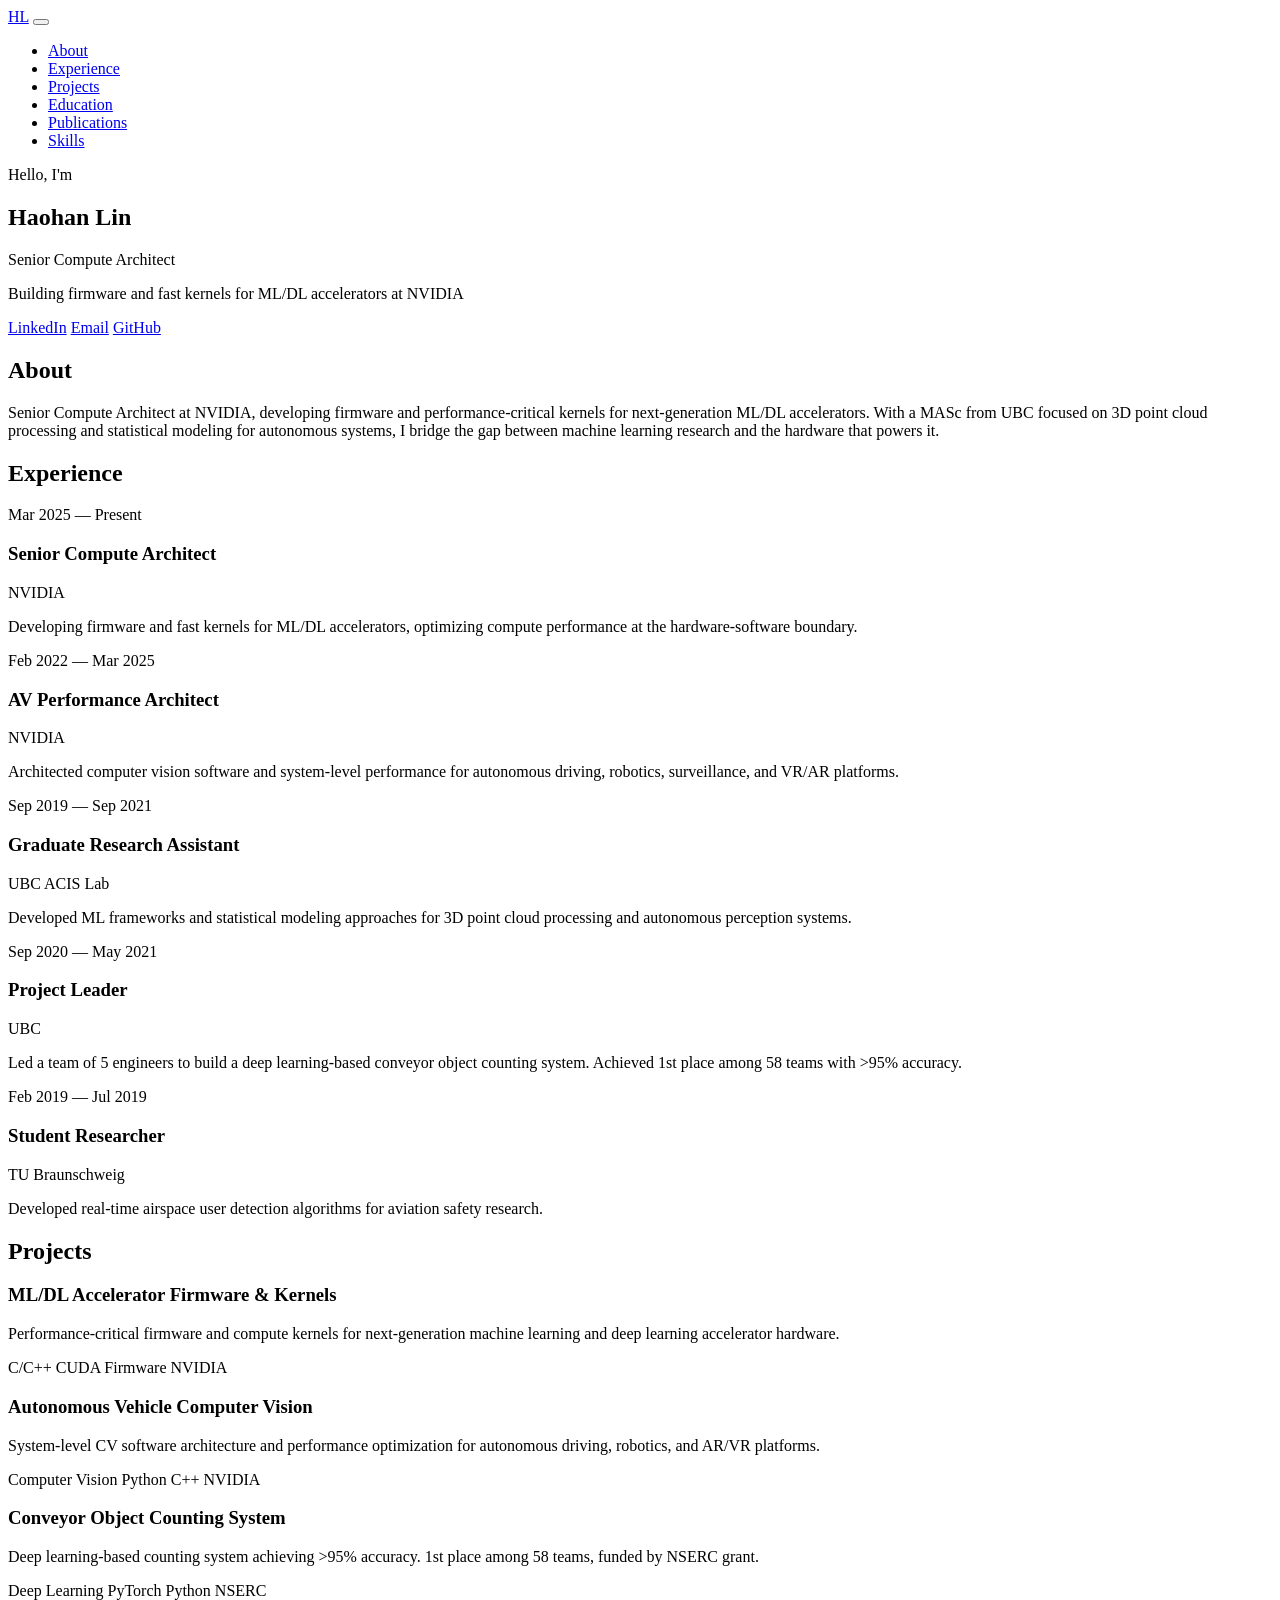
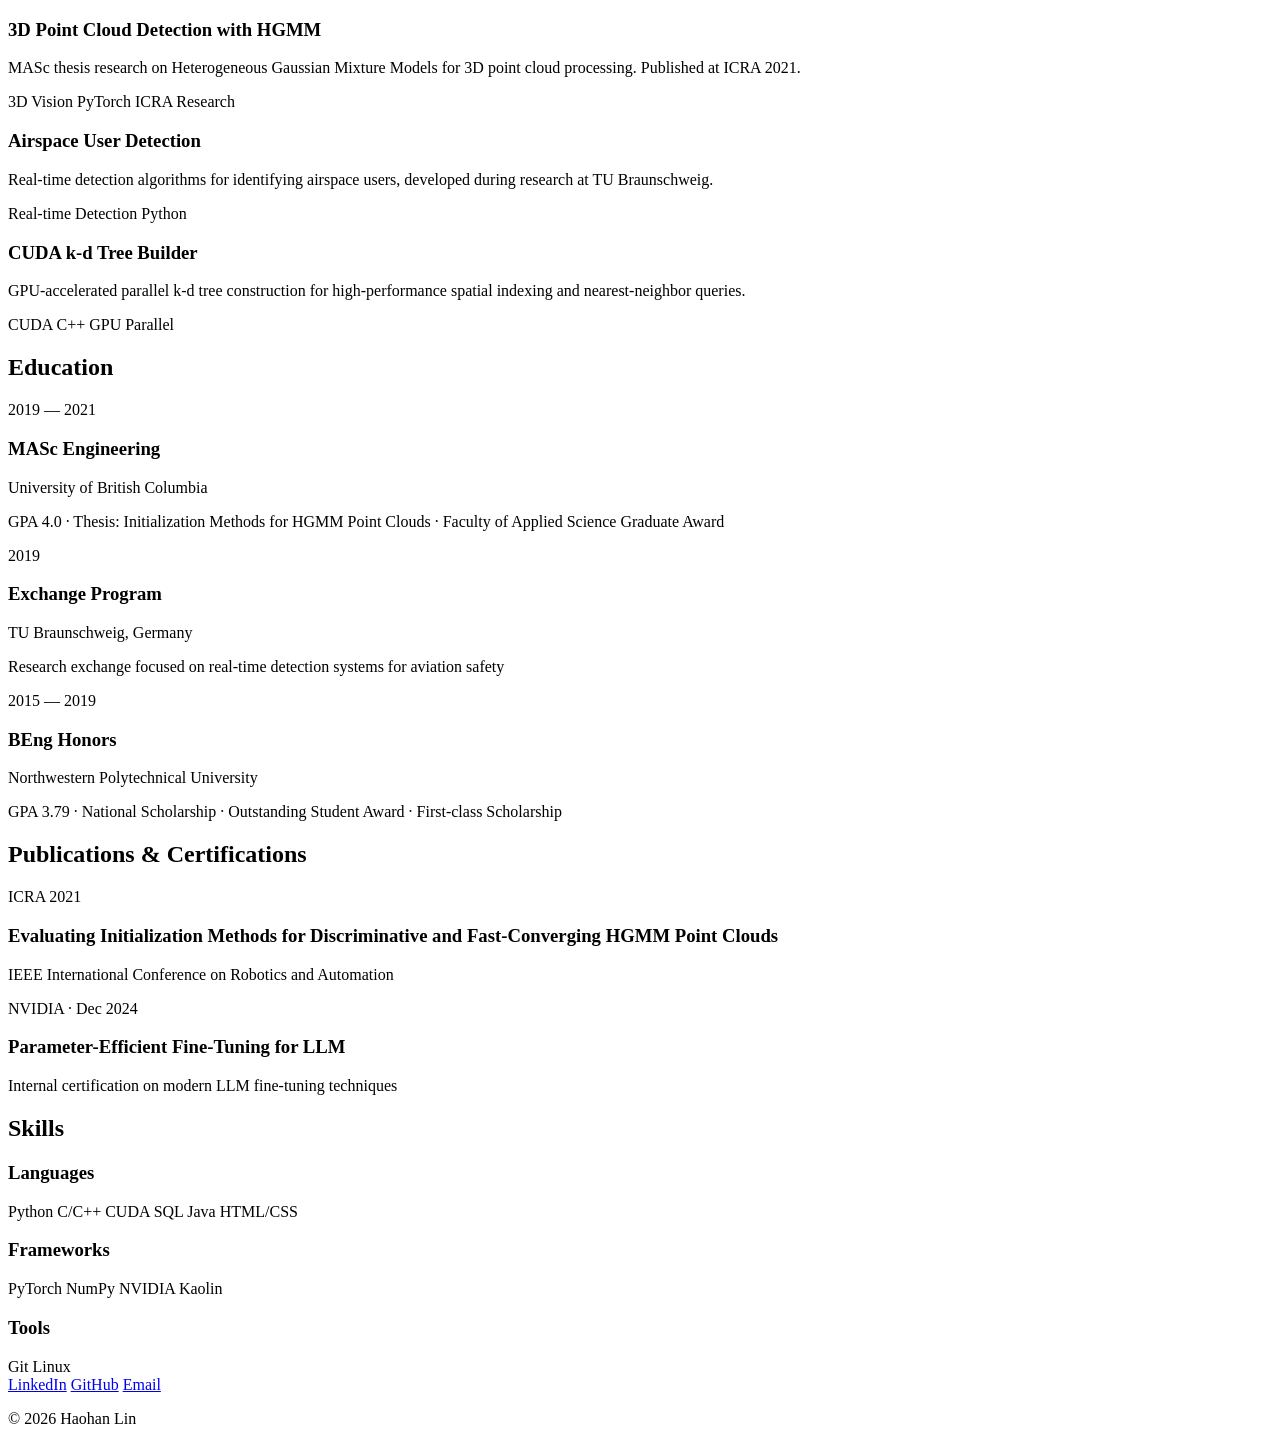
==== index.html @ 16c0638f "Initialize repo with index.html" ====
<!DOCTYPE html>
<html lang="en">
<head>
    <meta charset="UTF-8">
    <meta name="viewport" content="width=device-width, initial-scale=1.0">
    <title>Haohan Lin — Senior Compute Architect</title>
    <meta name="description" content="Portfolio of Haohan Lin, Senior Compute Architect at NVIDIA specializing in ML/DL accelerator firmware and fast kernels.">
    <meta property="og:title" content="Haohan Lin — Senior Compute Architect">
    <meta property="og:description" content="Senior Compute Architect at NVIDIA. ML/DL accelerators, computer vision, autonomous systems.">
    <meta property="og:type" content="website">
    <meta property="og:url" content="https://haohlin.github.io">
    <link rel="preconnect" href="https://fonts.googleapis.com">
    <link rel="preconnect" href="https://fonts.gstatic.com" crossorigin>
    <link href="https://fonts.googleapis.com/css2?family=Syne:wght@400;500;600;700;800&family=Outfit:wght@300;400;500;600&display=swap" rel="stylesheet">
    <link rel="stylesheet" href="style.css">
</head>
<body>
    <nav class="nav" id="nav">
        <div class="nav-inner">
            <a href="#" class="nav-logo">HL</a>
            <button class="nav-toggle" id="nav-toggle" aria-label="Toggle menu">
                <span></span>
                <span></span>
                <span></span>
            </button>
            <ul class="nav-links" id="nav-links">
                <li><a href="#about">About</a></li>
                <li><a href="#experience">Experience</a></li>
                <li><a href="#projects">Projects</a></li>
                <li><a href="#education">Education</a></li>
                <li><a href="#publications">Publications</a></li>
                <li><a href="#skills">Skills</a></li>
            </ul>
        </div>
    </nav>

    <section class="hero" id="hero">
        <div class="hero-grid"></div>
        <div class="hero-content">
            <p class="hero-greeting reveal">Hello, I'm</p>
            <h1 class="hero-name reveal">Haohan Lin</h1>
            <p class="hero-title reveal">Senior Compute Architect</p>
            <p class="hero-tagline reveal">Building firmware and fast kernels for ML/DL accelerators at NVIDIA</p>
            <div class="hero-links reveal">
                <a href="https://www.linkedin.com/in/haohan-lin/" target="_blank" rel="noopener" class="hero-link">LinkedIn</a>
                <a href="mailto:haohan.lin@outlook.com" class="hero-link">Email</a>
                <a href="https://github.com/haohlin" target="_blank" rel="noopener" class="hero-link">GitHub</a>
            </div>
        </div>
    </section>

    <main>
        <section class="section" id="about">
            <div class="container">
                <h2 class="section-label reveal">About</h2>
                <p class="about-text reveal">
                    Senior Compute Architect at NVIDIA, developing firmware and performance-critical kernels for next-generation ML/DL accelerators. With a MASc from UBC focused on 3D point cloud processing and statistical modeling for autonomous systems, I bridge the gap between machine learning research and the hardware that powers it.
                </p>
            </div>
        </section>

        <section class="section" id="experience">
            <div class="container">
                <h2 class="section-label reveal">Experience</h2>
                <div class="timeline">
                    <div class="timeline-item reveal">
                        <div class="timeline-dot"></div>
                        <div class="timeline-content">
                            <span class="timeline-date">Mar 2025 — Present</span>
                            <h3 class="timeline-role">Senior Compute Architect</h3>
                            <p class="timeline-company">NVIDIA</p>
                            <p class="timeline-desc">Developing firmware and fast kernels for ML/DL accelerators, optimizing compute performance at the hardware-software boundary.</p>
                        </div>
                    </div>
                    <div class="timeline-item reveal">
                        <div class="timeline-dot"></div>
                        <div class="timeline-content">
                            <span class="timeline-date">Feb 2022 — Mar 2025</span>
                            <h3 class="timeline-role">AV Performance Architect</h3>
                            <p class="timeline-company">NVIDIA</p>
                            <p class="timeline-desc">Architected computer vision software and system-level performance for autonomous driving, robotics, surveillance, and VR/AR platforms.</p>
                        </div>
                    </div>
                    <div class="timeline-item reveal">
                        <div class="timeline-dot"></div>
                        <div class="timeline-content">
                            <span class="timeline-date">Sep 2019 — Sep 2021</span>
                            <h3 class="timeline-role">Graduate Research Assistant</h3>
                            <p class="timeline-company">UBC ACIS Lab</p>
                            <p class="timeline-desc">Developed ML frameworks and statistical modeling approaches for 3D point cloud processing and autonomous perception systems.</p>
                        </div>
                    </div>
                    <div class="timeline-item reveal">
                        <div class="timeline-dot"></div>
                        <div class="timeline-content">
                            <span class="timeline-date">Sep 2020 — May 2021</span>
                            <h3 class="timeline-role">Project Leader</h3>
                            <p class="timeline-company">UBC</p>
                            <p class="timeline-desc">Led a team of 5 engineers to build a deep learning-based conveyor object counting system. Achieved 1st place among 58 teams with &gt;95% accuracy.</p>
                        </div>
                    </div>
                    <div class="timeline-item reveal">
                        <div class="timeline-dot"></div>
                        <div class="timeline-content">
                            <span class="timeline-date">Feb 2019 — Jul 2019</span>
                            <h3 class="timeline-role">Student Researcher</h3>
                            <p class="timeline-company">TU Braunschweig</p>
                            <p class="timeline-desc">Developed real-time airspace user detection algorithms for aviation safety research.</p>
                        </div>
                    </div>
                </div>
            </div>
        </section>

        <section class="section" id="projects">
            <div class="container">
                <h2 class="section-label reveal">Projects</h2>
                <div class="card-grid">
                    <article class="card reveal">
                        <h3 class="card-title">ML/DL Accelerator Firmware &amp; Kernels</h3>
                        <p class="card-desc">Performance-critical firmware and compute kernels for next-generation machine learning and deep learning accelerator hardware.</p>
                        <div class="card-tags">
                            <span class="tag">C/C++</span>
                            <span class="tag">CUDA</span>
                            <span class="tag">Firmware</span>
                            <span class="tag">NVIDIA</span>
                        </div>
                    </article>
                    <article class="card reveal">
                        <h3 class="card-title">Autonomous Vehicle Computer Vision</h3>
                        <p class="card-desc">System-level CV software architecture and performance optimization for autonomous driving, robotics, and AR/VR platforms.</p>
                        <div class="card-tags">
                            <span class="tag">Computer Vision</span>
                            <span class="tag">Python</span>
                            <span class="tag">C++</span>
                            <span class="tag">NVIDIA</span>
                        </div>
                    </article>
                    <article class="card reveal">
                        <h3 class="card-title">Conveyor Object Counting System</h3>
                        <p class="card-desc">Deep learning-based counting system achieving &gt;95% accuracy. 1st place among 58 teams, funded by NSERC grant.</p>
                        <div class="card-tags">
                            <span class="tag">Deep Learning</span>
                            <span class="tag">PyTorch</span>
                            <span class="tag">Python</span>
                            <span class="tag">NSERC</span>
                        </div>
                    </article>
                    <article class="card reveal">
                        <h3 class="card-title">3D Point Cloud Detection with HGMM</h3>
                        <p class="card-desc">MASc thesis research on Heterogeneous Gaussian Mixture Models for 3D point cloud processing. Published at ICRA 2021.</p>
                        <div class="card-tags">
                            <span class="tag">3D Vision</span>
                            <span class="tag">PyTorch</span>
                            <span class="tag">ICRA</span>
                            <span class="tag">Research</span>
                        </div>
                    </article>
                    <article class="card reveal">
                        <h3 class="card-title">Airspace User Detection</h3>
                        <p class="card-desc">Real-time detection algorithms for identifying airspace users, developed during research at TU Braunschweig.</p>
                        <div class="card-tags">
                            <span class="tag">Real-time</span>
                            <span class="tag">Detection</span>
                            <span class="tag">Python</span>
                        </div>
                    </article>
                    <article class="card reveal">
                        <h3 class="card-title">CUDA k-d Tree Builder</h3>
                        <p class="card-desc">GPU-accelerated parallel k-d tree construction for high-performance spatial indexing and nearest-neighbor queries.</p>
                        <div class="card-tags">
                            <span class="tag">CUDA</span>
                            <span class="tag">C++</span>
                            <span class="tag">GPU</span>
                            <span class="tag">Parallel</span>
                        </div>
                    </article>
                </div>
            </div>
        </section>

        <section class="section" id="education">
            <div class="container">
                <h2 class="section-label reveal">Education</h2>
                <div class="edu-grid">
                    <article class="edu-card reveal">
                        <span class="edu-years">2019 — 2021</span>
                        <h3 class="edu-degree">MASc Engineering</h3>
                        <p class="edu-school">University of British Columbia</p>
                        <p class="edu-details">GPA 4.0 · Thesis: Initialization Methods for HGMM Point Clouds · Faculty of Applied Science Graduate Award</p>
                    </article>
                    <article class="edu-card reveal">
                        <span class="edu-years">2019</span>
                        <h3 class="edu-degree">Exchange Program</h3>
                        <p class="edu-school">TU Braunschweig, Germany</p>
                        <p class="edu-details">Research exchange focused on real-time detection systems for aviation safety</p>
                    </article>
                    <article class="edu-card reveal">
                        <span class="edu-years">2015 — 2019</span>
                        <h3 class="edu-degree">BEng Honors</h3>
                        <p class="edu-school">Northwestern Polytechnical University</p>
                        <p class="edu-details">GPA 3.79 · National Scholarship · Outstanding Student Award · First-class Scholarship</p>
                    </article>
                </div>
            </div>
        </section>

        <section class="section" id="publications">
            <div class="container">
                <h2 class="section-label reveal">Publications &amp; Certifications</h2>
                <div class="pub-list">
                    <article class="pub-item reveal">
                        <span class="pub-venue">ICRA 2021</span>
                        <h3 class="pub-title">Evaluating Initialization Methods for Discriminative and Fast-Converging HGMM Point Clouds</h3>
                        <p class="pub-authors">IEEE International Conference on Robotics and Automation</p>
                    </article>
                    <article class="pub-item reveal">
                        <span class="pub-venue">NVIDIA · Dec 2024</span>
                        <h3 class="pub-title">Parameter-Efficient Fine-Tuning for LLM</h3>
                        <p class="pub-authors">Internal certification on modern LLM fine-tuning techniques</p>
                    </article>
                </div>
            </div>
        </section>

        <section class="section" id="skills">
            <div class="container">
                <h2 class="section-label reveal">Skills</h2>
                <div class="skills-group reveal">
                    <h3 class="skills-category">Languages</h3>
                    <div class="skills-chips">
                        <span class="chip">Python</span>
                        <span class="chip">C/C++</span>
                        <span class="chip">CUDA</span>
                        <span class="chip">SQL</span>
                        <span class="chip">Java</span>
                        <span class="chip">HTML/CSS</span>
                    </div>
                </div>
                <div class="skills-group reveal">
                    <h3 class="skills-category">Frameworks</h3>
                    <div class="skills-chips">
                        <span class="chip">PyTorch</span>
                        <span class="chip">NumPy</span>
                        <span class="chip">NVIDIA Kaolin</span>
                    </div>
                </div>
                <div class="skills-group reveal">
                    <h3 class="skills-category">Tools</h3>
                    <div class="skills-chips">
                        <span class="chip">Git</span>
                        <span class="chip">Linux</span>
                    </div>
                </div>
            </div>
        </section>
    </main>

    <footer class="footer">
        <div class="container">
            <div class="footer-links">
                <a href="https://www.linkedin.com/in/haohan-lin/" target="_blank" rel="noopener">LinkedIn</a>
                <a href="https://github.com/haohlin" target="_blank" rel="noopener">GitHub</a>
                <a href="mailto:haohan.lin@outlook.com">Email</a>
            </div>
            <p class="footer-copy">&copy; 2026 Haohan Lin</p>
        </div>
    </footer>

    <script src="script.js"></script>
</body>
</html>
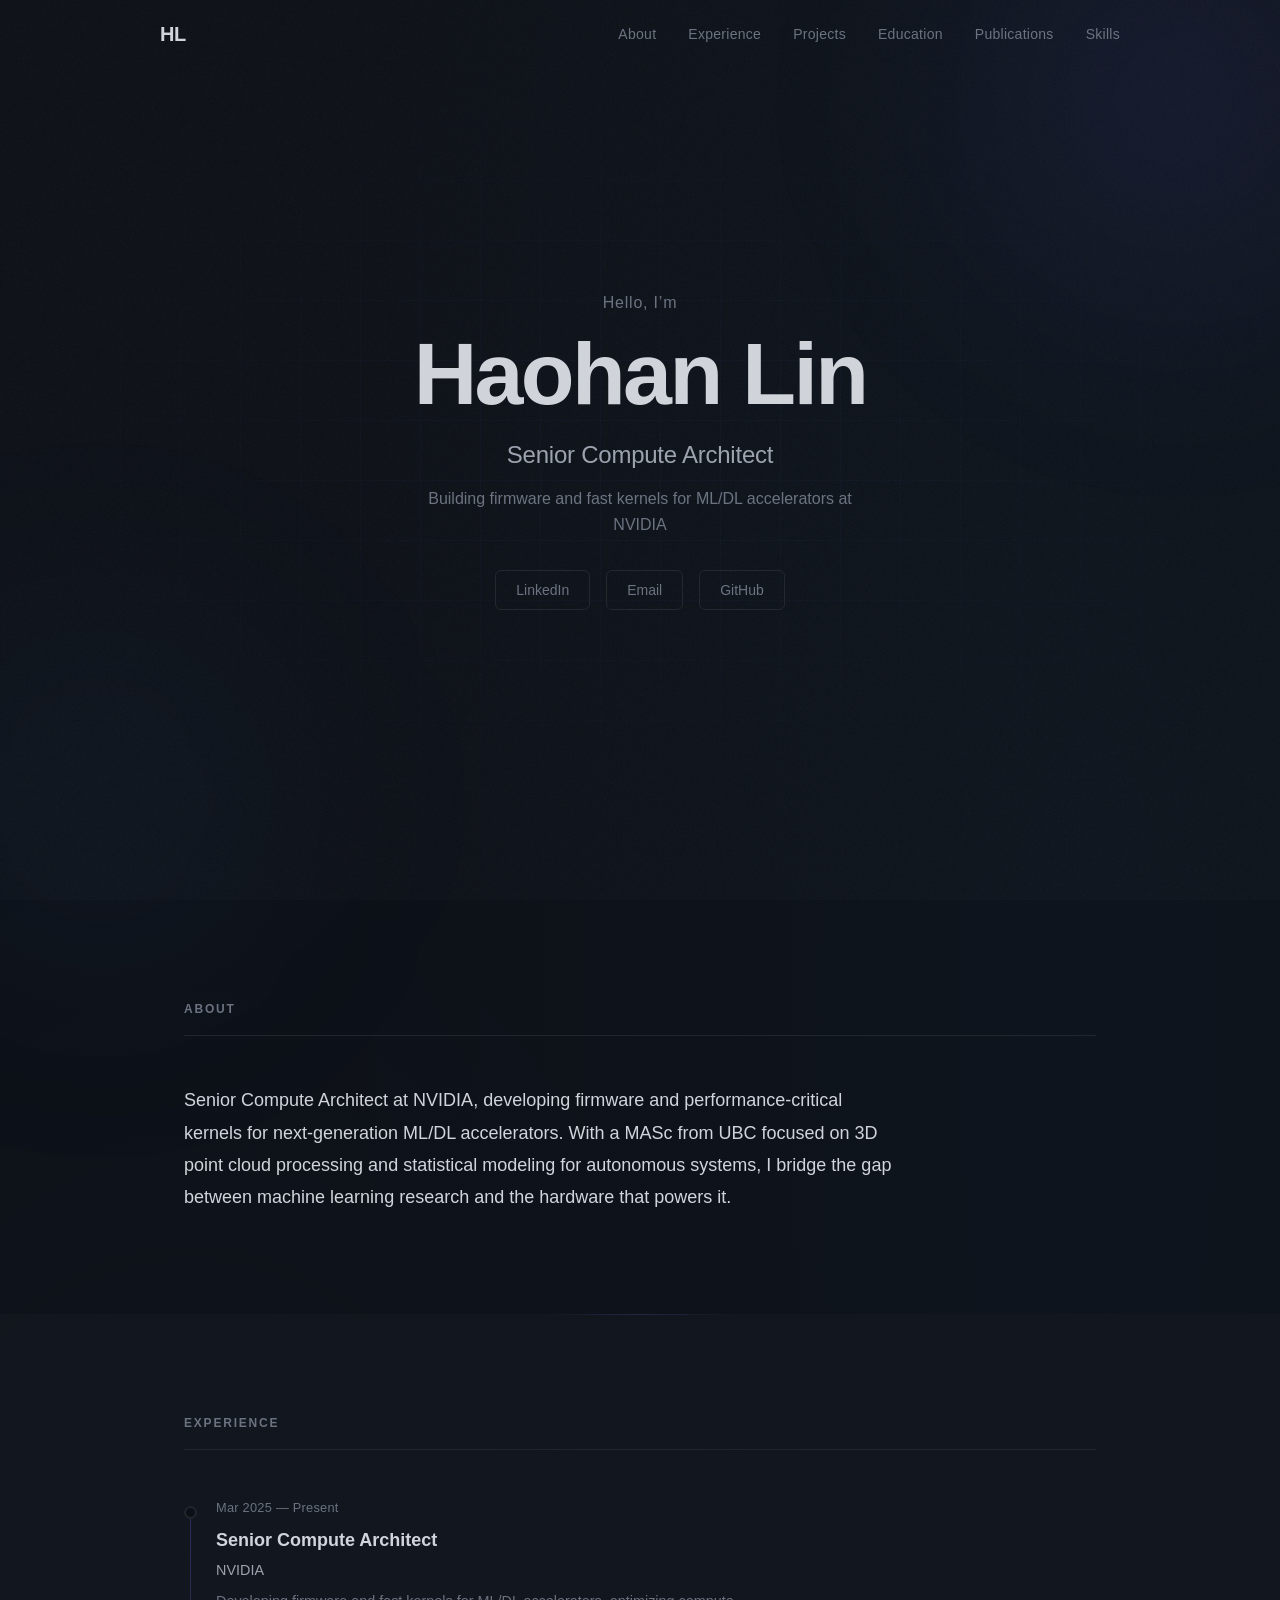
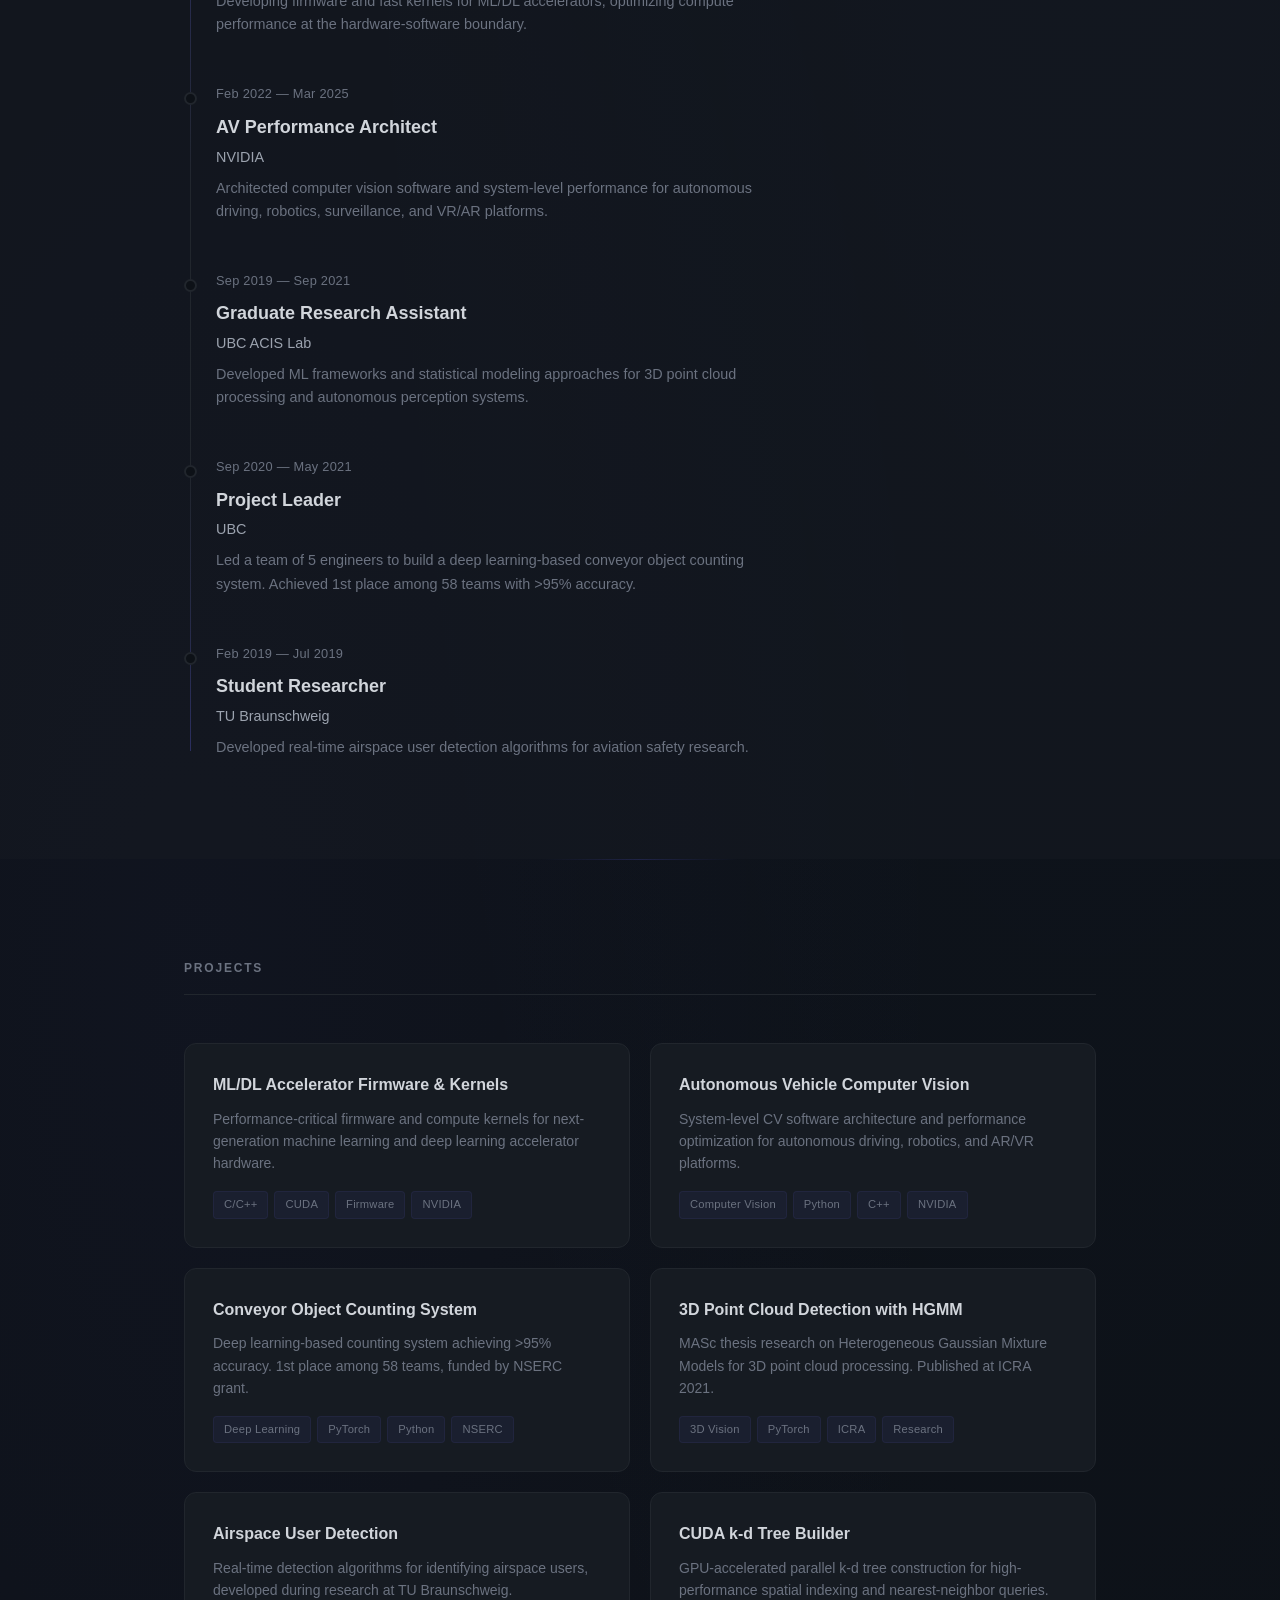
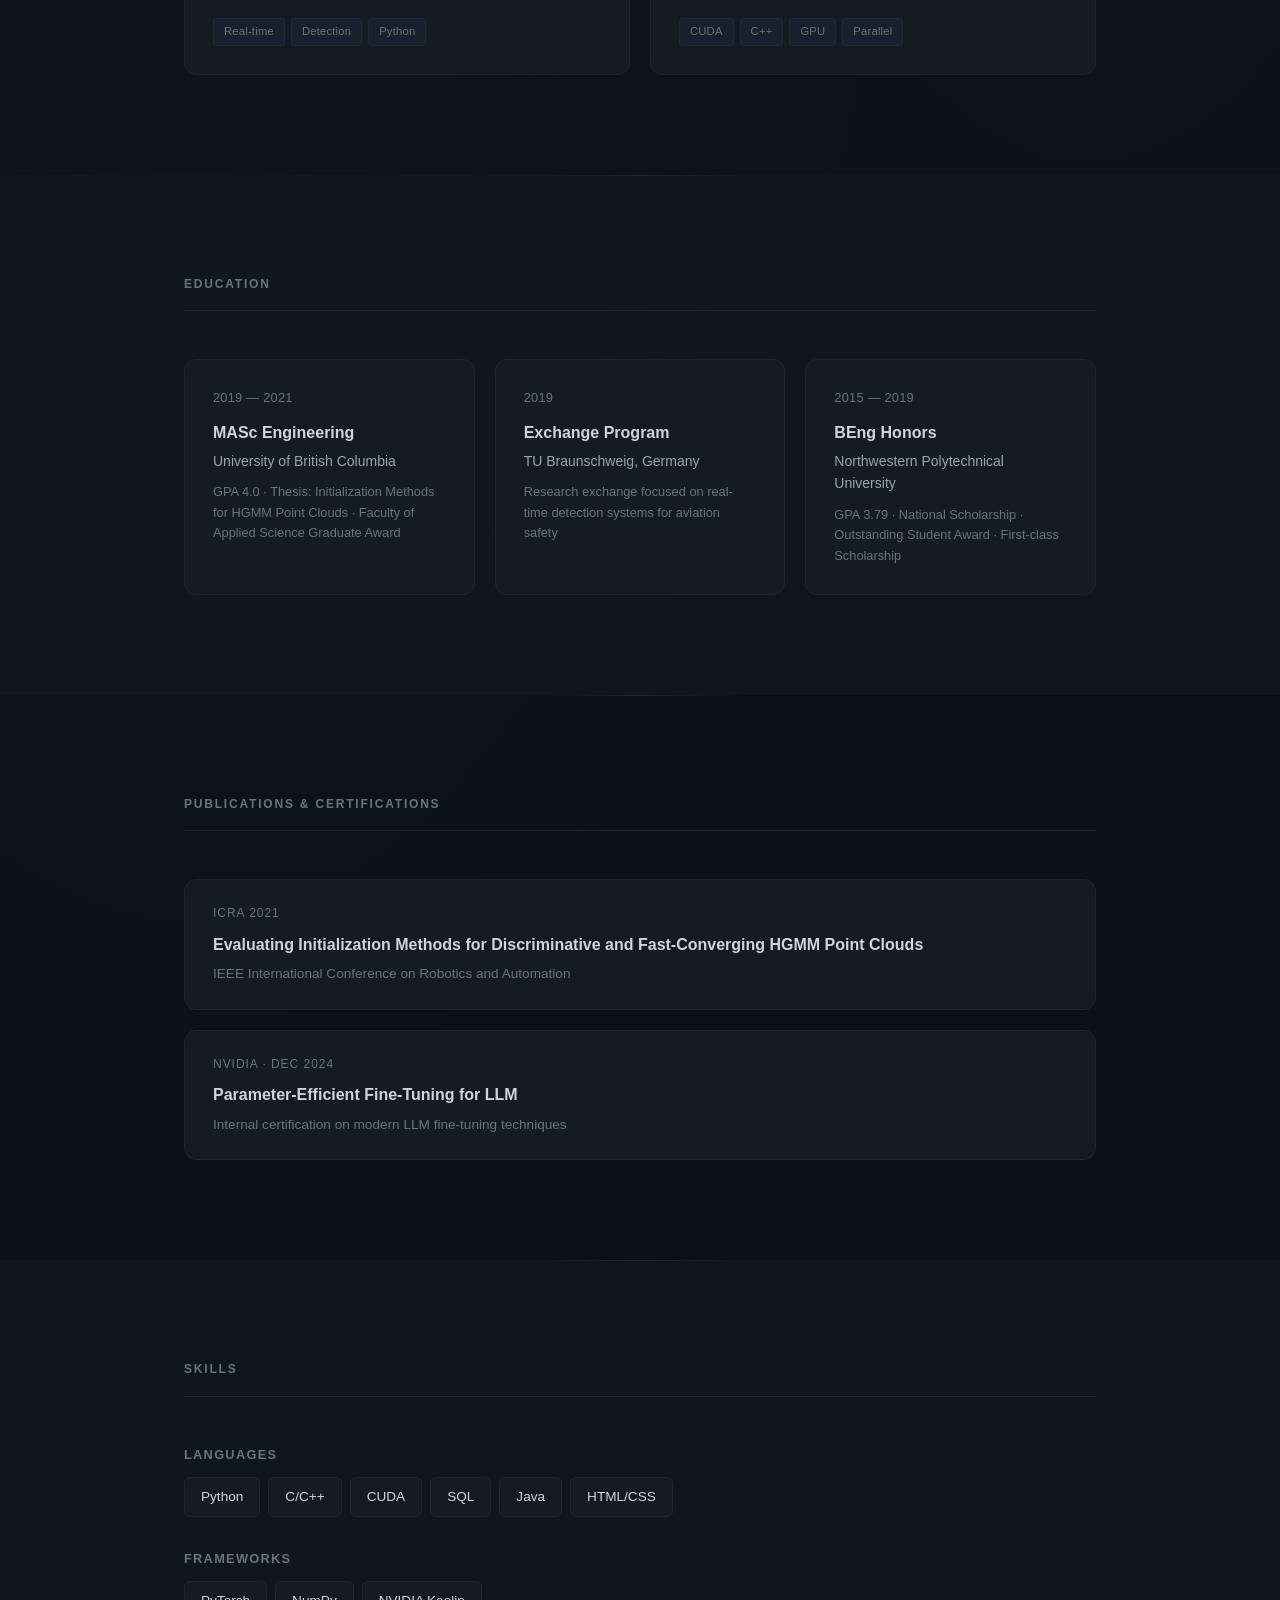
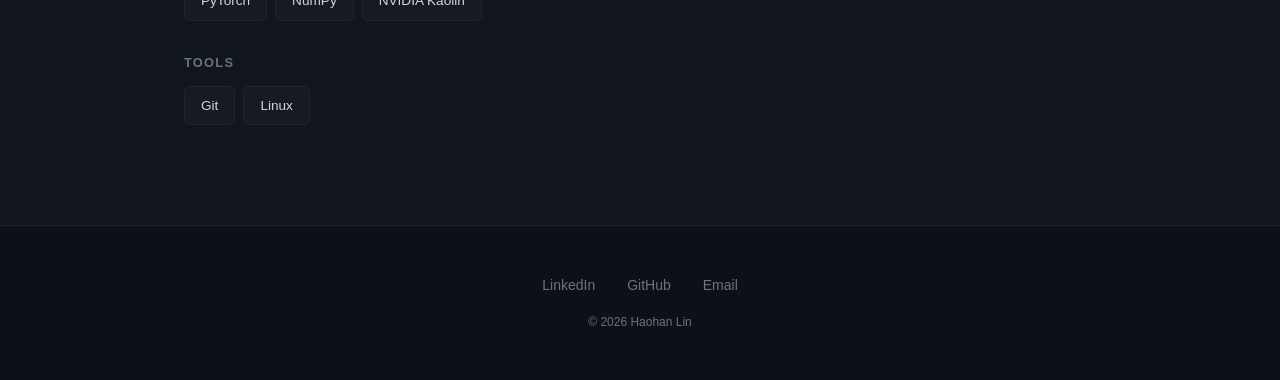
==== commit cb3854aa: "Upgrade visual design: navy-gray bg, grain texture, ambient orbs, card glow, scroll progress, sectio" ====
--- a/index.html
+++ b/index.html
@@ -15,6 +15,10 @@
     <link rel="stylesheet" href="style.css">
 </head>
 <body>
+    <div class="orb orb-1"></div>
+    <div class="orb orb-2"></div>
+    <div class="scroll-progress" id="scroll-progress"></div>
+
     <nav class="nav" id="nav">
         <div class="nav-inner">
             <a href="#" class="nav-logo">HL</a>
@@ -37,7 +41,7 @@
     <section class="hero" id="hero">
         <div class="hero-grid"></div>
         <div class="hero-content">
-            <p class="hero-greeting reveal">Hello, I'm</p>
+            <p class="hero-greeting reveal">Hello, I’m</p>
             <h1 class="hero-name reveal">Haohan Lin</h1>
             <p class="hero-title reveal">Senior Compute Architect</p>
             <p class="hero-tagline reveal">Building firmware and fast kernels for ML/DL accelerators at NVIDIA</p>
--- a/style.css
+++ b/style.css
@@ -0,0 +1,781 @@
+/* ============================================
+   Haohan Lin — Portfolio
+   Dark navy-gray with ambient visual effects
+   ============================================ */
+
+*, *::before, *::after {
+    margin: 0;
+    padding: 0;
+    box-sizing: border-box;
+}
+
+:root {
+    --bg: #0d1117;
+    --surface: #161b22;
+    --border: #21262d;
+    --text: #d1d5db;
+    --text-muted: #6b7280;
+    --accent: #9ca3af;
+    --glow-color: rgba(99, 102, 241, 0.08);
+    --font-display: 'Syne', sans-serif;
+    --font-body: 'Outfit', sans-serif;
+}
+
+html {
+    scroll-behavior: smooth;
+    scroll-padding-top: 80px;
+}
+
+body {
+    font-family: var(--font-body);
+    background-color: var(--bg);
+    background-image:
+        radial-gradient(ellipse at 15% 50%, rgba(99, 102, 241, 0.04) 0%, transparent 50%),
+        radial-gradient(ellipse at 85% 20%, rgba(59, 130, 246, 0.03) 0%, transparent 50%);
+    color: var(--text);
+    line-height: 1.6;
+    -webkit-font-smoothing: antialiased;
+    -moz-osx-font-smoothing: grayscale;
+    position: relative;
+    overflow-x: hidden;
+}
+
+/* --- Grain overlay --- */
+
+body::before {
+    content: "";
+    position: fixed;
+    inset: 0;
+    background-image: url("data:image/svg+xml,%3Csvg xmlns='http://www.w3.org/2000/svg' viewBox='0 0 600 600'%3E%3Cfilter id='a'%3E%3CfeTurbulence type='fractalNoise' baseFrequency='.65' numOctaves='3' stitchTiles='stitch'/%3E%3C/filter%3E%3Crect width='100%25' height='100%25' filter='url(%23a)'/%3E%3C/svg%3E");
+    background-repeat: repeat;
+    background-size: 182px;
+    opacity: 0.04;
+    pointer-events: none;
+    z-index: 9999;
+}
+
+a {
+    color: var(--accent);
+    text-decoration: none;
+    transition: color 0.2s;
+}
+
+a:hover {
+    color: var(--text);
+}
+
+.container {
+    max-width: 960px;
+    margin: 0 auto;
+    padding: 0 24px;
+}
+
+/* --- Ambient Orbs --- */
+
+.orb {
+    position: fixed;
+    border-radius: 50%;
+    pointer-events: none;
+    z-index: -1;
+    will-change: transform;
+}
+
+.orb-1 {
+    width: 600px;
+    height: 600px;
+    background: radial-gradient(circle, rgba(99, 102, 241, 0.12), transparent 70%);
+    top: -200px;
+    right: -200px;
+    filter: blur(100px);
+    animation: float1 25s ease-in-out infinite;
+}
+
+.orb-2 {
+    width: 500px;
+    height: 500px;
+    background: radial-gradient(circle, rgba(59, 130, 246, 0.08), transparent 70%);
+    bottom: -150px;
+    left: -150px;
+    filter: blur(120px);
+    animation: float2 30s ease-in-out infinite;
+}
+
+@keyframes float1 {
+    0%, 100% { transform: translate(0, 0) scale(1); }
+    33% { transform: translate(30px, -50px) scale(1.05); }
+    66% { transform: translate(-20px, 30px) scale(0.95); }
+}
+
+@keyframes float2 {
+    0%, 100% { transform: translate(0, 0); }
+    50% { transform: translate(40px, -30px); }
+}
+
+/* --- Scroll Progress Bar --- */
+
+.scroll-progress {
+    position: fixed;
+    top: 0;
+    left: 0;
+    height: 2px;
+    width: 0%;
+    background: linear-gradient(90deg, #6366f1, #3b82f6, #6366f1);
+    z-index: 101;
+}
+
+/* --- Navigation --- */
+
+.nav {
+    position: fixed;
+    top: 2px;
+    left: 0;
+    right: 0;
+    z-index: 100;
+    padding: 0 24px;
+    transition: background 0.3s, backdrop-filter 0.3s, border-color 0.3s;
+    border-bottom: 1px solid transparent;
+}
+
+.nav.scrolled {
+    background: rgba(13, 17, 23, 0.85);
+    backdrop-filter: blur(12px);
+    -webkit-backdrop-filter: blur(12px);
+    border-bottom-color: var(--border);
+}
+
+.nav-inner {
+    max-width: 960px;
+    margin: 0 auto;
+    display: flex;
+    align-items: center;
+    justify-content: space-between;
+    height: 64px;
+}
+
+.nav-logo {
+    font-family: var(--font-display);
+    font-weight: 700;
+    font-size: 1.25rem;
+    color: var(--text);
+    letter-spacing: -0.02em;
+}
+
+.nav-logo:hover {
+    color: var(--text);
+}
+
+.nav-toggle {
+    display: none;
+    flex-direction: column;
+    gap: 5px;
+    background: none;
+    border: none;
+    cursor: pointer;
+    padding: 4px;
+}
+
+.nav-toggle span {
+    display: block;
+    width: 24px;
+    height: 2px;
+    background: var(--text);
+    border-radius: 1px;
+    transition: transform 0.3s, opacity 0.3s;
+}
+
+.nav-toggle.active span:nth-child(1) {
+    transform: translateY(7px) rotate(45deg);
+}
+
+.nav-toggle.active span:nth-child(2) {
+    opacity: 0;
+}
+
+.nav-toggle.active span:nth-child(3) {
+    transform: translateY(-7px) rotate(-45deg);
+}
+
+.nav-links {
+    display: flex;
+    list-style: none;
+    gap: 32px;
+}
+
+.nav-links a {
+    font-size: 0.875rem;
+    font-weight: 400;
+    color: var(--text-muted);
+    letter-spacing: 0.02em;
+    transition: color 0.2s;
+}
+
+.nav-links a:hover {
+    color: var(--text);
+}
+
+/* --- Hero --- */
+
+.hero {
+    position: relative;
+    min-height: 100vh;
+    display: flex;
+    align-items: center;
+    justify-content: center;
+    overflow: hidden;
+}
+
+.hero-grid {
+    position: absolute;
+    inset: 0;
+    background-image:
+        linear-gradient(rgba(99, 102, 241, 0.04) 1px, transparent 1px),
+        linear-gradient(90deg, rgba(99, 102, 241, 0.04) 1px, transparent 1px);
+    background-size: 60px 60px;
+    mask-image: radial-gradient(ellipse 60% 50% at 50% 50%, black 20%, transparent 100%);
+    -webkit-mask-image: radial-gradient(ellipse 60% 50% at 50% 50%, black 20%, transparent 100%);
+}
+
+.hero-content {
+    position: relative;
+    text-align: center;
+    padding: 0 24px;
+}
+
+.hero-greeting {
+    font-family: var(--font-body);
+    font-size: 1rem;
+    font-weight: 300;
+    color: var(--text-muted);
+    margin-bottom: 12px;
+    letter-spacing: 0.05em;
+}
+
+.hero-name {
+    font-family: var(--font-display);
+    font-size: clamp(3rem, 8vw, 5.5rem);
+    font-weight: 800;
+    color: var(--text);
+    line-height: 1.05;
+    letter-spacing: -0.03em;
+    margin-bottom: 16px;
+}
+
+.hero-title {
+    font-family: var(--font-display);
+    font-size: clamp(1.1rem, 2.5vw, 1.5rem);
+    font-weight: 500;
+    color: var(--accent);
+    margin-bottom: 12px;
+    letter-spacing: -0.01em;
+}
+
+.hero-tagline {
+    font-size: 1rem;
+    font-weight: 300;
+    color: var(--text-muted);
+    max-width: 480px;
+    margin: 0 auto 32px;
+    line-height: 1.6;
+}
+
+.hero-links {
+    display: flex;
+    gap: 16px;
+    justify-content: center;
+}
+
+.hero-link {
+    font-size: 0.875rem;
+    font-weight: 500;
+    color: var(--text-muted);
+    padding: 8px 20px;
+    border: 1px solid var(--border);
+    border-radius: 6px;
+    transition: color 0.2s, border-color 0.3s, background 0.2s, box-shadow 0.3s;
+}
+
+.hero-link:hover {
+    color: var(--text);
+    border-color: rgba(99, 102, 241, 0.4);
+    background: rgba(99, 102, 241, 0.05);
+    box-shadow: 0 0 20px rgba(99, 102, 241, 0.08);
+}
+
+/* --- Sections --- */
+
+.section {
+    padding: 100px 0;
+    position: relative;
+}
+
+/* Alternating section backgrounds */
+main > .section:nth-child(even) {
+    background: rgba(22, 27, 34, 0.5);
+}
+
+/* Subtle divider between sections */
+main > .section + .section::before {
+    content: '';
+    position: absolute;
+    top: 0;
+    left: 50%;
+    transform: translateX(-50%);
+    width: 200px;
+    height: 1px;
+    background: linear-gradient(90deg, transparent, rgba(99, 102, 241, 0.2), transparent);
+}
+
+.section-label {
+    font-family: var(--font-display);
+    font-size: 0.75rem;
+    font-weight: 600;
+    text-transform: uppercase;
+    letter-spacing: 0.15em;
+    color: var(--text-muted);
+    margin-bottom: 48px;
+    padding-bottom: 16px;
+    border-bottom: 1px solid var(--border);
+}
+
+/* --- About --- */
+
+.about-text {
+    font-size: 1.125rem;
+    font-weight: 300;
+    line-height: 1.8;
+    color: var(--text);
+    max-width: 720px;
+}
+
+/* --- Timeline (Experience) --- */
+
+.timeline {
+    position: relative;
+    padding-left: 32px;
+}
+
+.timeline::before {
+    content: '';
+    position: absolute;
+    left: 6px;
+    top: 8px;
+    bottom: 8px;
+    width: 1px;
+    background: linear-gradient(to bottom, rgba(99, 102, 241, 0.3), var(--border), var(--border), rgba(99, 102, 241, 0.3));
+}
+
+.timeline-item {
+    position: relative;
+    padding-bottom: 48px;
+}
+
+.timeline-item:last-child {
+    padding-bottom: 0;
+}
+
+.timeline-dot {
+    position: absolute;
+    left: -32px;
+    top: 8px;
+    width: 13px;
+    height: 13px;
+    border-radius: 50%;
+    border: 2px solid var(--border);
+    background: var(--bg);
+    transition: border-color 0.3s, box-shadow 0.3s;
+}
+
+.timeline-item:hover .timeline-dot {
+    border-color: rgba(99, 102, 241, 0.6);
+    box-shadow: 0 0 12px rgba(99, 102, 241, 0.2);
+}
+
+.timeline-date {
+    font-size: 0.8rem;
+    font-weight: 400;
+    color: var(--text-muted);
+    letter-spacing: 0.02em;
+    display: block;
+    margin-bottom: 8px;
+}
+
+.timeline-role {
+    font-family: var(--font-display);
+    font-size: 1.125rem;
+    font-weight: 600;
+    color: var(--text);
+    margin-bottom: 4px;
+}
+
+.timeline-company {
+    font-size: 0.9rem;
+    color: var(--accent);
+    margin-bottom: 8px;
+}
+
+.timeline-desc {
+    font-size: 0.9rem;
+    font-weight: 300;
+    color: var(--text-muted);
+    line-height: 1.6;
+    max-width: 560px;
+}
+
+/* --- Card Grid (Projects) --- */
+
+.card-grid {
+    display: grid;
+    grid-template-columns: repeat(2, 1fr);
+    gap: 20px;
+}
+
+/* Shared glow-card treatment */
+.card,
+.edu-card,
+.pub-item {
+    position: relative;
+    overflow: hidden;
+    background: var(--surface);
+    border: 1px solid var(--border);
+    border-radius: 12px;
+    transition: border-color 0.3s, transform 0.3s, box-shadow 0.3s;
+}
+
+.card::before,
+.edu-card::before,
+.pub-item::before {
+    content: '';
+    position: absolute;
+    inset: 0;
+    border-radius: inherit;
+    opacity: 0;
+    background: radial-gradient(
+        500px circle at var(--mouse-x, 50%) var(--mouse-y, 50%),
+        var(--glow-color),
+        transparent 40%
+    );
+    transition: opacity 0.4s;
+    pointer-events: none;
+    z-index: 0;
+}
+
+.card:hover::before,
+.edu-card:hover::before,
+.pub-item:hover::before {
+    opacity: 1;
+}
+
+.card:hover,
+.edu-card:hover,
+.pub-item:hover {
+    border-color: rgba(99, 102, 241, 0.25);
+    box-shadow: 0 4px 24px rgba(0, 0, 0, 0.2);
+}
+
+.card > *,
+.edu-card > *,
+.pub-item > * {
+    position: relative;
+    z-index: 1;
+}
+
+.card {
+    padding: 28px;
+}
+
+.card:hover {
+    transform: translateY(-3px);
+}
+
+.card-title {
+    font-family: var(--font-display);
+    font-size: 1rem;
+    font-weight: 600;
+    color: var(--text);
+    margin-bottom: 10px;
+}
+
+.card-desc {
+    font-size: 0.875rem;
+    font-weight: 300;
+    color: var(--text-muted);
+    line-height: 1.6;
+    margin-bottom: 16px;
+}
+
+.card-tags {
+    display: flex;
+    flex-wrap: wrap;
+    gap: 6px;
+}
+
+.tag {
+    font-size: 0.7rem;
+    font-weight: 500;
+    color: var(--text-muted);
+    background: rgba(99, 102, 241, 0.06);
+    padding: 4px 10px;
+    border-radius: 4px;
+    letter-spacing: 0.02em;
+    border: 1px solid rgba(99, 102, 241, 0.08);
+}
+
+/* --- Education --- */
+
+.edu-grid {
+    display: grid;
+    grid-template-columns: repeat(3, 1fr);
+    gap: 20px;
+}
+
+.edu-card {
+    padding: 28px;
+}
+
+.edu-years {
+    font-size: 0.8rem;
+    color: var(--text-muted);
+    display: block;
+    margin-bottom: 12px;
+    letter-spacing: 0.02em;
+}
+
+.edu-degree {
+    font-family: var(--font-display);
+    font-size: 1rem;
+    font-weight: 600;
+    color: var(--text);
+    margin-bottom: 4px;
+}
+
+.edu-school {
+    font-size: 0.875rem;
+    color: var(--accent);
+    margin-bottom: 10px;
+}
+
+.edu-details {
+    font-size: 0.8rem;
+    font-weight: 300;
+    color: var(--text-muted);
+    line-height: 1.6;
+}
+
+/* --- Publications --- */
+
+.pub-list {
+    display: flex;
+    flex-direction: column;
+    gap: 20px;
+}
+
+.pub-item {
+    padding: 24px 28px;
+}
+
+.pub-venue {
+    font-size: 0.75rem;
+    font-weight: 500;
+    color: var(--text-muted);
+    text-transform: uppercase;
+    letter-spacing: 0.08em;
+    display: block;
+    margin-bottom: 8px;
+}
+
+.pub-title {
+    font-family: var(--font-display);
+    font-size: 1rem;
+    font-weight: 600;
+    color: var(--text);
+    margin-bottom: 6px;
+}
+
+.pub-authors {
+    font-size: 0.85rem;
+    font-weight: 300;
+    color: var(--text-muted);
+}
+
+/* --- Skills --- */
+
+.skills-group {
+    margin-bottom: 32px;
+}
+
+.skills-group:last-child {
+    margin-bottom: 0;
+}
+
+.skills-category {
+    font-family: var(--font-display);
+    font-size: 0.8rem;
+    font-weight: 600;
+    color: var(--text-muted);
+    text-transform: uppercase;
+    letter-spacing: 0.1em;
+    margin-bottom: 12px;
+}
+
+.skills-chips {
+    display: flex;
+    flex-wrap: wrap;
+    gap: 8px;
+}
+
+.chip {
+    font-size: 0.85rem;
+    font-weight: 400;
+    color: var(--text);
+    background: var(--surface);
+    border: 1px solid var(--border);
+    padding: 8px 16px;
+    border-radius: 6px;
+    transition: border-color 0.2s, background 0.2s, box-shadow 0.2s;
+}
+
+.chip:hover {
+    border-color: rgba(99, 102, 241, 0.3);
+    background: rgba(99, 102, 241, 0.05);
+    box-shadow: 0 0 12px rgba(99, 102, 241, 0.06);
+}
+
+/* --- Footer --- */
+
+.footer {
+    padding: 48px 0;
+    border-top: 1px solid var(--border);
+}
+
+.footer .container {
+    text-align: center;
+}
+
+.footer-links {
+    display: flex;
+    justify-content: center;
+    gap: 32px;
+    margin-bottom: 16px;
+}
+
+.footer-links a {
+    font-size: 0.875rem;
+    color: var(--text-muted);
+}
+
+.footer-links a:hover {
+    color: var(--text);
+}
+
+.footer-copy {
+    font-size: 0.75rem;
+    color: var(--text-muted);
+}
+
+/* --- Scroll Reveal --- */
+
+.reveal {
+    opacity: 0;
+    transform: translateY(24px) scale(0.98);
+    transition: opacity 0.7s ease, transform 0.7s ease;
+}
+
+.reveal.visible {
+    opacity: 1;
+    transform: translateY(0) scale(1);
+}
+
+/* --- Responsive --- */
+
+@media (max-width: 1024px) {
+    .edu-grid {
+        grid-template-columns: repeat(2, 1fr);
+    }
+}
+
+@media (max-width: 768px) {
+    .nav-toggle {
+        display: flex;
+    }
+
+    .nav-links {
+        position: fixed;
+        top: 66px;
+        left: 0;
+        right: 0;
+        background: rgba(13, 17, 23, 0.95);
+        backdrop-filter: blur(12px);
+        -webkit-backdrop-filter: blur(12px);
+        flex-direction: column;
+        align-items: center;
+        gap: 0;
+        padding: 16px 0;
+        border-bottom: 1px solid var(--border);
+        transform: translateY(-100%);
+        opacity: 0;
+        pointer-events: none;
+        transition: transform 0.3s, opacity 0.3s;
+    }
+
+    .nav-links.open {
+        transform: translateY(0);
+        opacity: 1;
+        pointer-events: all;
+    }
+
+    .nav-links li {
+        width: 100%;
+        text-align: center;
+    }
+
+    .nav-links a {
+        display: block;
+        padding: 12px 24px;
+        font-size: 1rem;
+    }
+
+    .section {
+        padding: 64px 0;
+    }
+
+    .section-label {
+        margin-bottom: 32px;
+    }
+
+    .card-grid {
+        grid-template-columns: 1fr;
+    }
+
+    .edu-grid {
+        grid-template-columns: 1fr;
+    }
+
+    .hero-links {
+        flex-direction: column;
+        align-items: center;
+        gap: 12px;
+    }
+
+    .hero-link {
+        width: 160px;
+        text-align: center;
+    }
+
+    .timeline {
+        padding-left: 24px;
+    }
+
+    .timeline-dot {
+        left: -24px;
+    }
+
+    .orb-1 {
+        width: 350px;
+        height: 350px;
+    }
+
+    .orb-2 {
+        width: 300px;
+        height: 300px;
+    }
+}
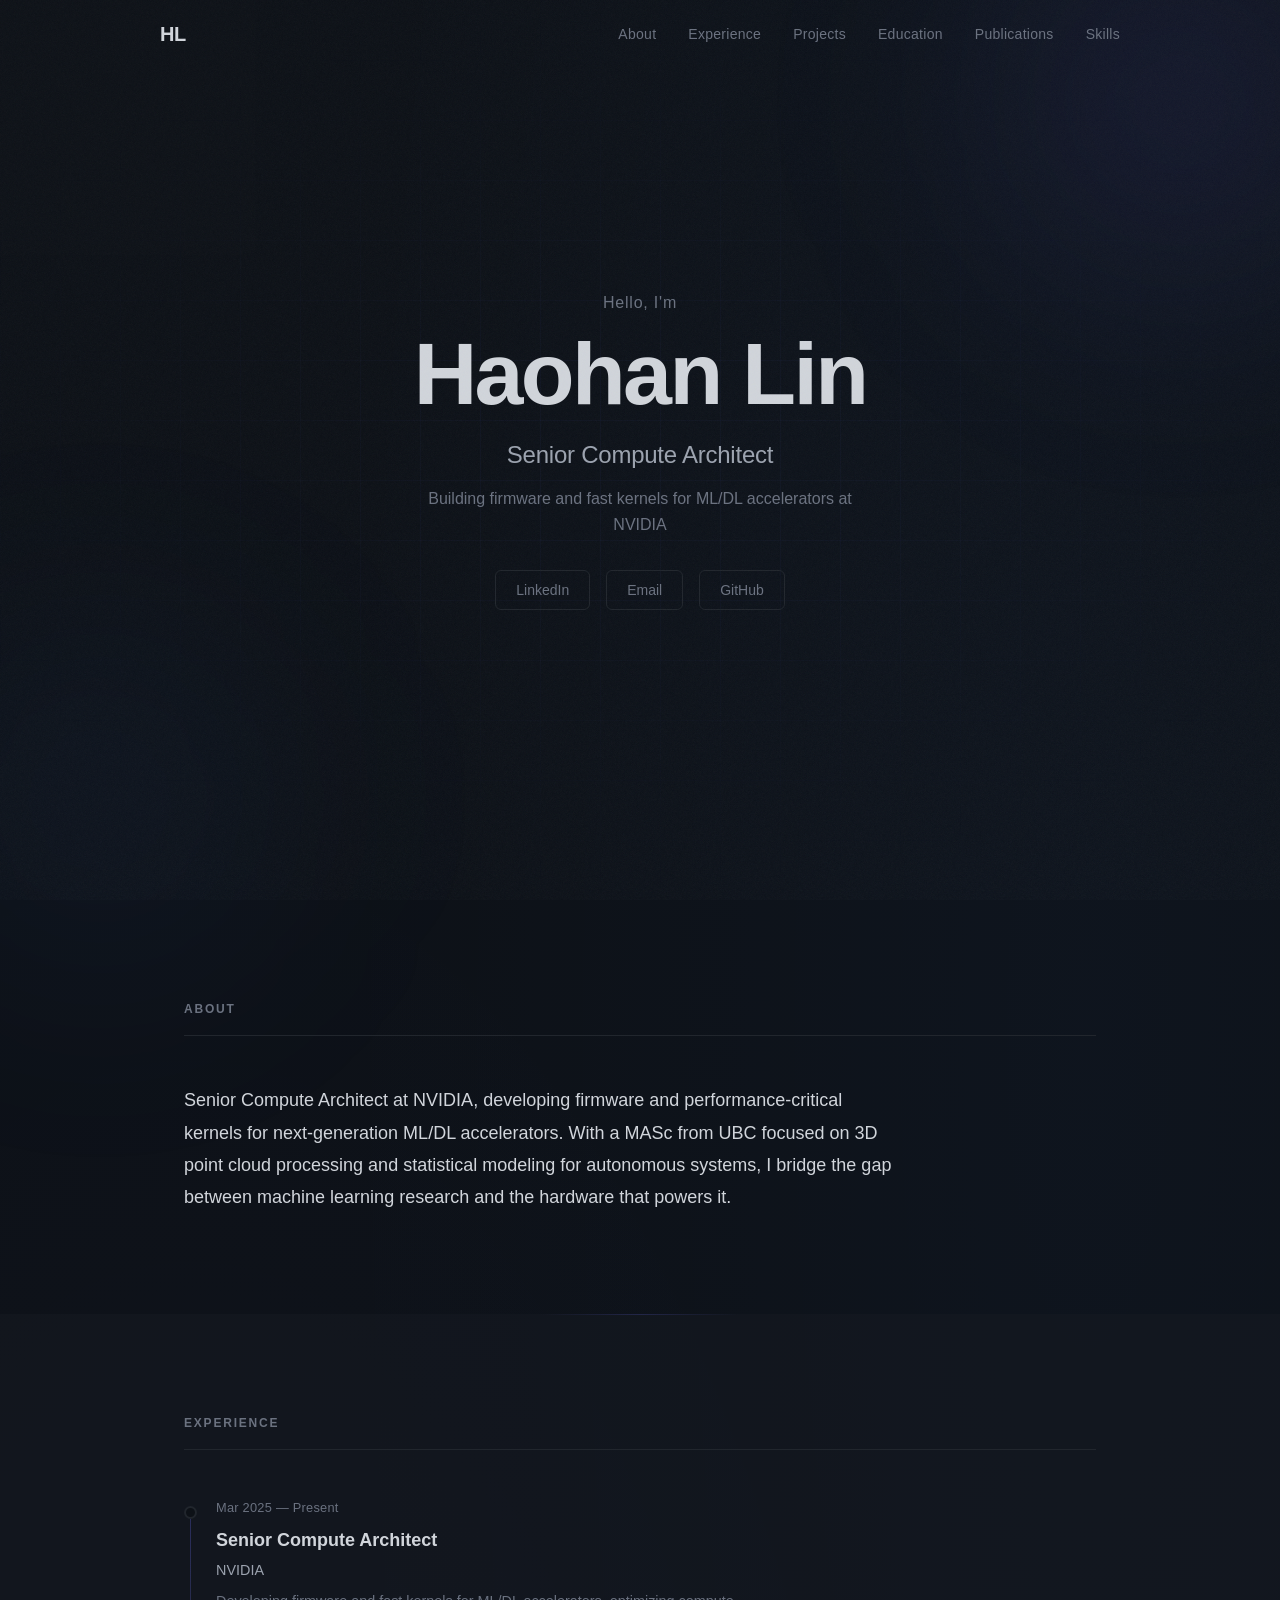
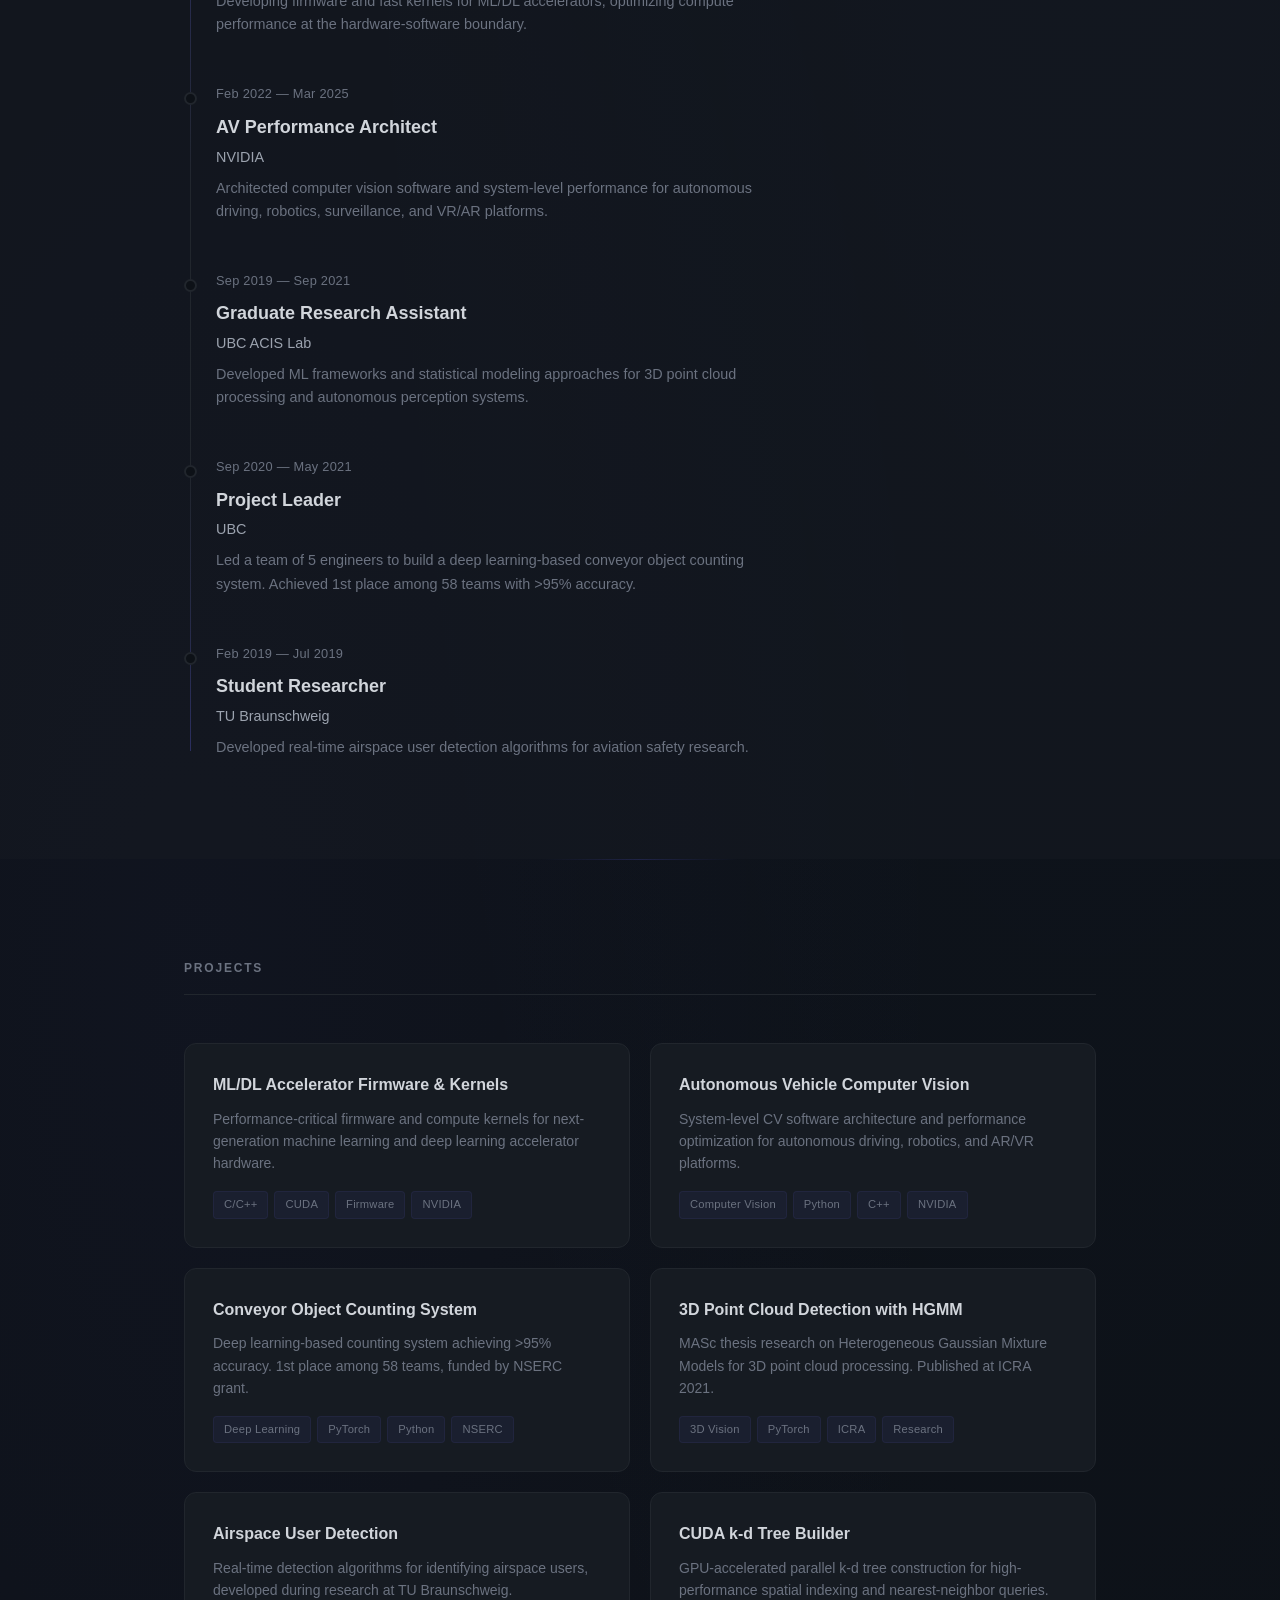
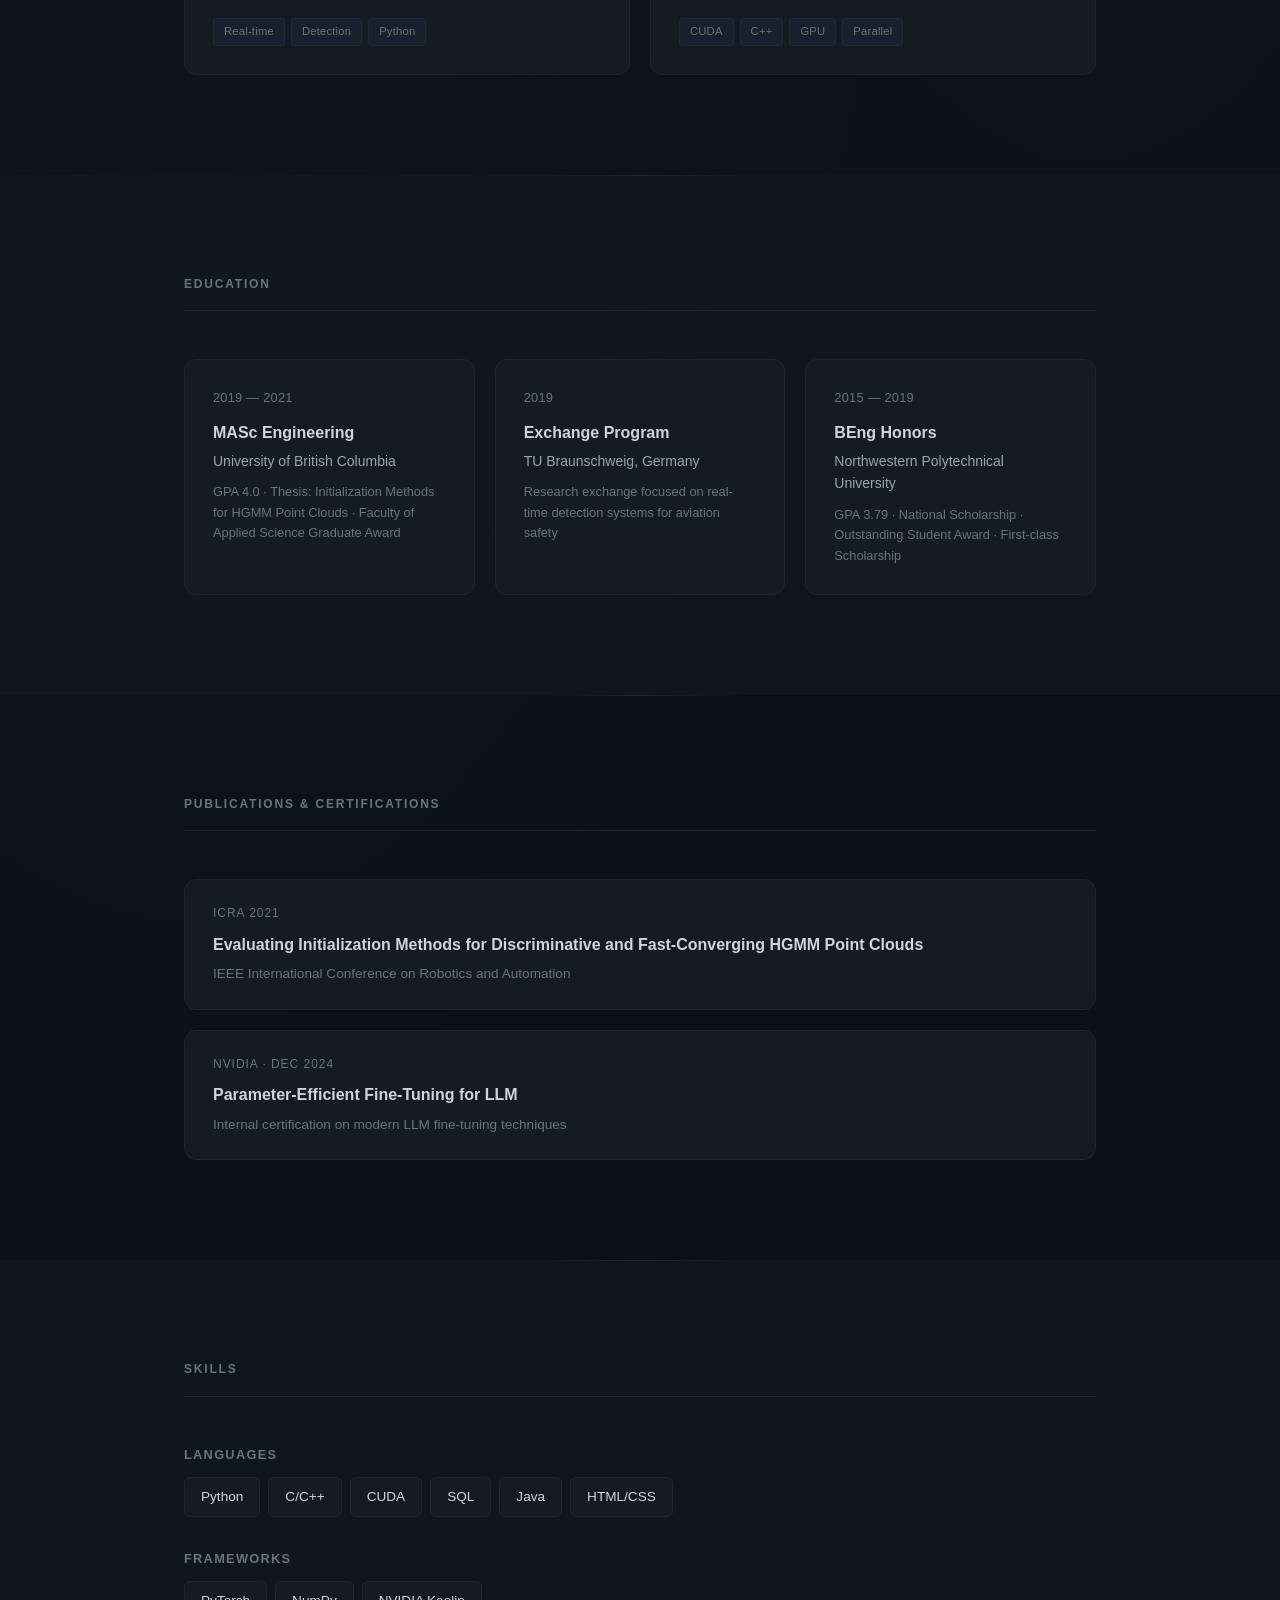
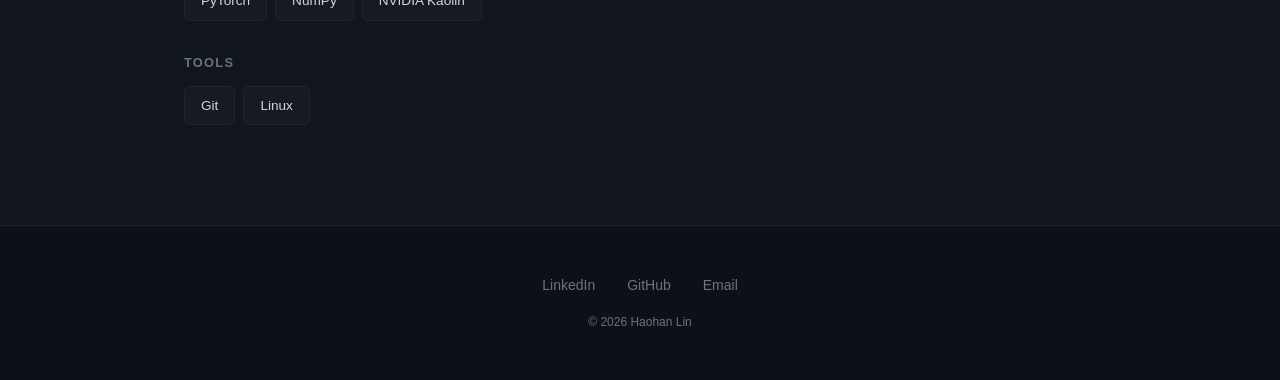
==== commit dd2ddbd3: "Fix LinkedIn URL: /haohan-lin/ → /haohanlin/" ====
--- a/index.html
+++ b/index.html
@@ -41,12 +41,12 @@
     <section class="hero" id="hero">
         <div class="hero-grid"></div>
         <div class="hero-content">
-            <p class="hero-greeting reveal">Hello, I’m</p>
+            <p class="hero-greeting reveal">Hello, I'm</p>
             <h1 class="hero-name reveal">Haohan Lin</h1>
             <p class="hero-title reveal">Senior Compute Architect</p>
             <p class="hero-tagline reveal">Building firmware and fast kernels for ML/DL accelerators at NVIDIA</p>
             <div class="hero-links reveal">
-                <a href="https://www.linkedin.com/in/haohan-lin/" target="_blank" rel="noopener" class="hero-link">LinkedIn</a>
+                <a href="https://www.linkedin.com/in/haohanlin/" target="_blank" rel="noopener" class="hero-link">LinkedIn</a>
                 <a href="mailto:haohan.lin@outlook.com" class="hero-link">Email</a>
                 <a href="https://github.com/haohlin" target="_blank" rel="noopener" class="hero-link">GitHub</a>
             </div>
@@ -263,7 +263,7 @@
     <footer class="footer">
         <div class="container">
             <div class="footer-links">
-                <a href="https://www.linkedin.com/in/haohan-lin/" target="_blank" rel="noopener">LinkedIn</a>
+                <a href="https://www.linkedin.com/in/haohanlin/" target="_blank" rel="noopener">LinkedIn</a>
                 <a href="https://github.com/haohlin" target="_blank" rel="noopener">GitHub</a>
                 <a href="mailto:haohan.lin@outlook.com">Email</a>
             </div>
--- a/style.css
+++ b/style.css
@@ -52,6 +52,8 @@
     opacity: 0.04;
     pointer-events: none;
     z-index: 9999;
+    will-change: transform;
+    transform: translateZ(0);
 }
 
 a {
@@ -78,6 +80,7 @@
     pointer-events: none;
     z-index: -1;
     will-change: transform;
+    transform: translateZ(0);
 }
 
 .orb-1 {
@@ -101,14 +104,14 @@
 }
 
 @keyframes float1 {
-    0%, 100% { transform: translate(0, 0) scale(1); }
-    33% { transform: translate(30px, -50px) scale(1.05); }
-    66% { transform: translate(-20px, 30px) scale(0.95); }
+    0%, 100% { transform: translate(0, 0) scale(1) translateZ(0); }
+    33% { transform: translate(30px, -50px) scale(1.05) translateZ(0); }
+    66% { transform: translate(-20px, 30px) scale(0.95) translateZ(0); }
 }
 
 @keyframes float2 {
-    0%, 100% { transform: translate(0, 0); }
-    50% { transform: translate(40px, -30px); }
+    0%, 100% { transform: translate(0, 0) translateZ(0); }
+    50% { transform: translate(40px, -30px) translateZ(0); }
 }
 
 /* --- Scroll Progress Bar --- */
@@ -121,6 +124,7 @@
     width: 0%;
     background: linear-gradient(90deg, #6366f1, #3b82f6, #6366f1);
     z-index: 101;
+    will-change: width;
 }
 
 /* --- Navigation --- */
@@ -172,6 +176,7 @@
     border: none;
     cursor: pointer;
     padding: 4px;
+    -webkit-tap-highlight-color: transparent;
 }
 
 .nav-toggle span {
@@ -292,6 +297,7 @@
     border: 1px solid var(--border);
     border-radius: 6px;
     transition: color 0.2s, border-color 0.3s, background 0.2s, box-shadow 0.3s;
+    -webkit-tap-highlight-color: transparent;
 }
 
 .hero-link:hover {
@@ -385,7 +391,8 @@
     transition: border-color 0.3s, box-shadow 0.3s;
 }
 
-.timeline-item:hover .timeline-dot {
+.timeline-item:hover .timeline-dot,
+.timeline-item.touch-active .timeline-dot {
     border-color: rgba(99, 102, 241, 0.6);
     box-shadow: 0 0 12px rgba(99, 102, 241, 0.2);
 }
@@ -439,8 +446,10 @@
     border: 1px solid var(--border);
     border-radius: 12px;
     transition: border-color 0.3s, transform 0.3s, box-shadow 0.3s;
-}
-
+    -webkit-tap-highlight-color: transparent;
+}
+
+/* Cursor / touch glow pseudo-element */
 .card::before,
 .edu-card::before,
 .pub-item::before {
@@ -459,15 +468,26 @@
     z-index: 0;
 }
 
+/* Desktop hover */
 .card:hover::before,
 .edu-card:hover::before,
 .pub-item:hover::before {
     opacity: 1;
 }
 
+/* Touch active glow */
+.card.touch-active::before,
+.edu-card.touch-active::before,
+.pub-item.touch-active::before {
+    opacity: 1;
+}
+
 .card:hover,
 .edu-card:hover,
-.pub-item:hover {
+.pub-item:hover,
+.card.touch-active,
+.edu-card.touch-active,
+.pub-item.touch-active {
     border-color: rgba(99, 102, 241, 0.25);
     box-shadow: 0 4px 24px rgba(0, 0, 0, 0.2);
 }
@@ -483,7 +503,8 @@
     padding: 28px;
 }
 
-.card:hover {
+.card:hover,
+.card.touch-active {
     transform: translateY(-3px);
 }
 
@@ -685,13 +706,15 @@
     transform: translateY(0) scale(1);
 }
 
-/* --- Responsive --- */
+/* --- Responsive: Tablet --- */
 
 @media (max-width: 1024px) {
     .edu-grid {
         grid-template-columns: repeat(2, 1fr);
     }
 }
+
+/* --- Responsive: Mobile --- */
 
 @media (max-width: 768px) {
     .nav-toggle {
@@ -769,13 +792,65 @@
         left: -24px;
     }
 
+    /* Mobile performance: reduce grain */
+    body::before {
+        opacity: 0.03;
+    }
+
+    /* Mobile performance: smaller, lighter orbs */
     .orb-1 {
         width: 350px;
         height: 350px;
+        filter: blur(80px);
+        opacity: 0.7;
     }
 
     .orb-2 {
-        width: 300px;
-        height: 300px;
-    }
-}
+        width: 280px;
+        height: 280px;
+        filter: blur(80px);
+        opacity: 0.7;
+    }
+
+    /* Larger touch target for mobile nav links */
+    .nav-links a {
+        padding: 14px 24px;
+    }
+
+    /* Mobile card glow: use smaller radius */
+    .card::before,
+    .edu-card::before,
+    .pub-item::before {
+        background: radial-gradient(
+            300px circle at var(--mouse-x, 50%) var(--mouse-y, 50%),
+            rgba(99, 102, 241, 0.1),
+            transparent 40%
+        );
+    }
+}
+
+/* --- Reduced Motion --- */
+
+@media (prefers-reduced-motion: reduce) {
+    *,
+    *::before,
+    *::after {
+        animation-duration: 0.01ms !important;
+        animation-iteration-count: 1 !important;
+        transition-duration: 0.2s !important;
+    }
+
+    html {
+        scroll-behavior: auto;
+    }
+
+    .reveal {
+        opacity: 1;
+        transform: none;
+        transition: none;
+    }
+
+    .orb {
+        animation: none;
+    }
+}
